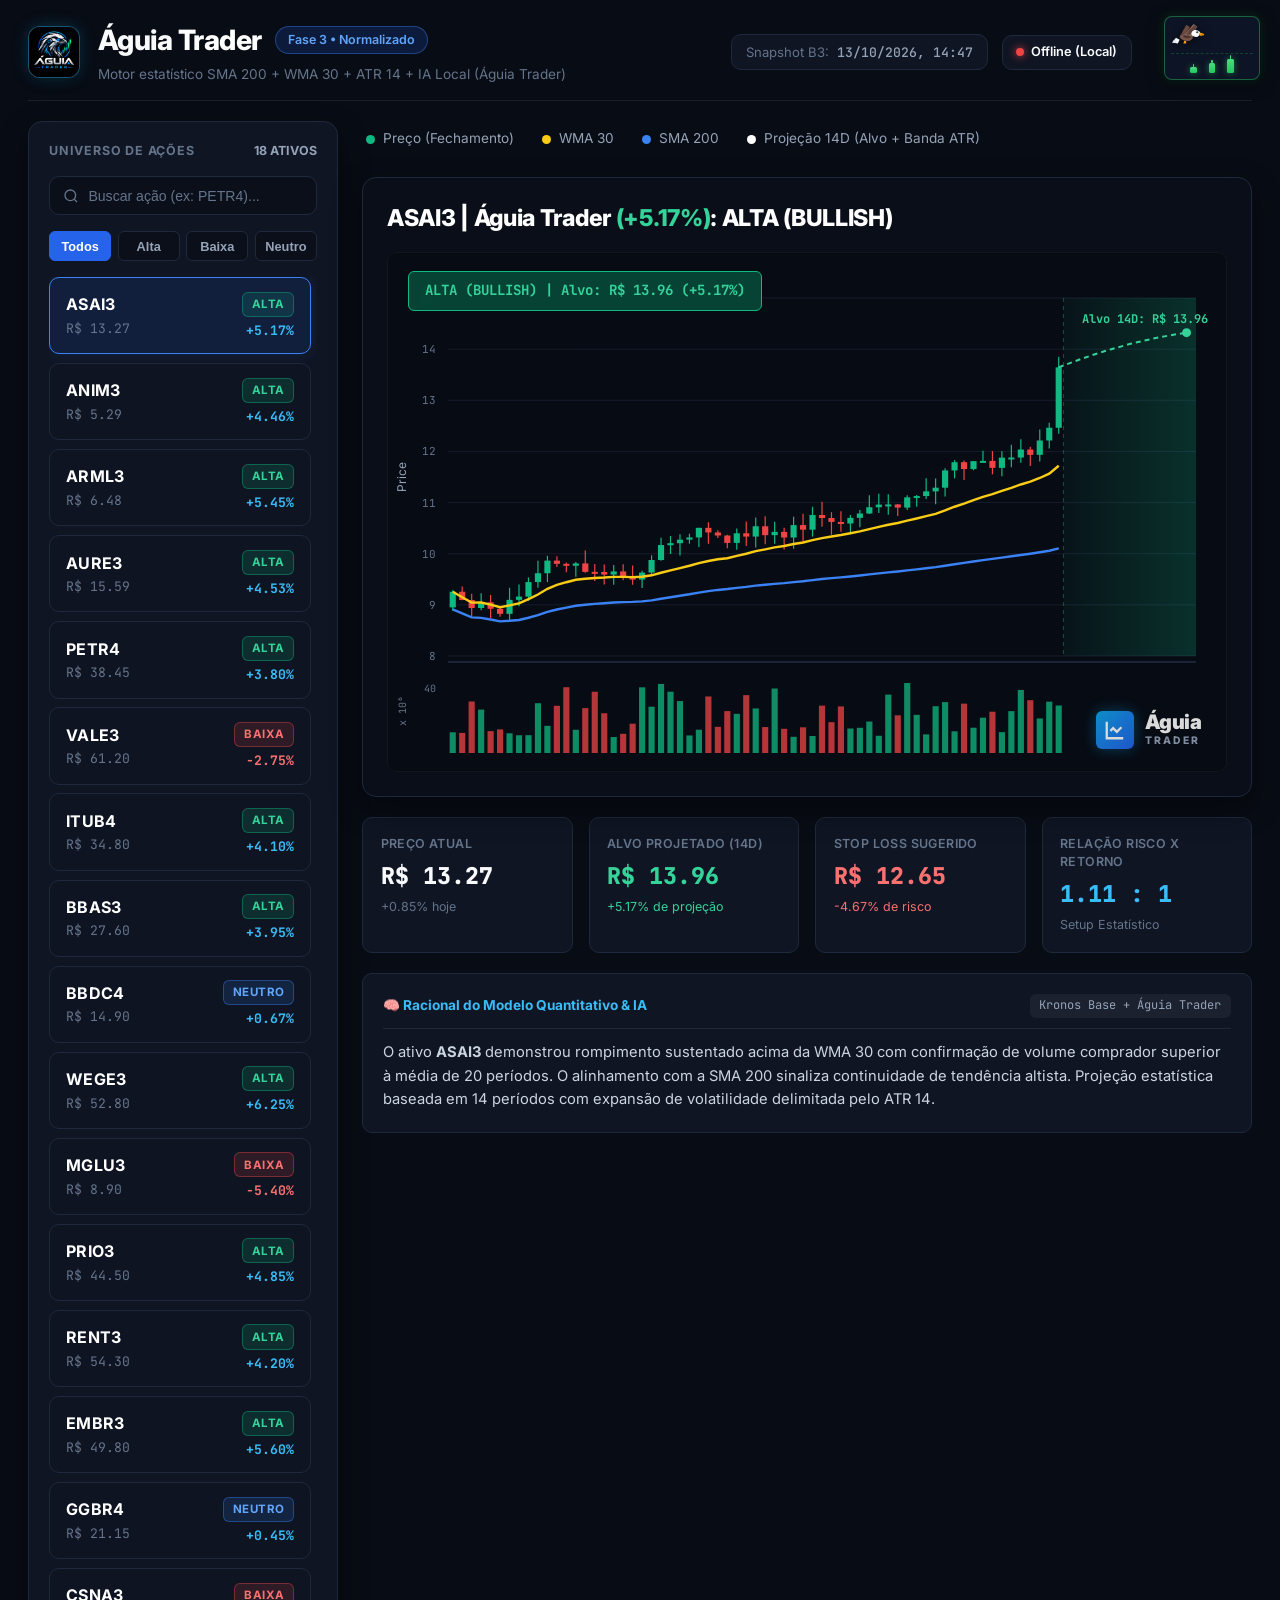
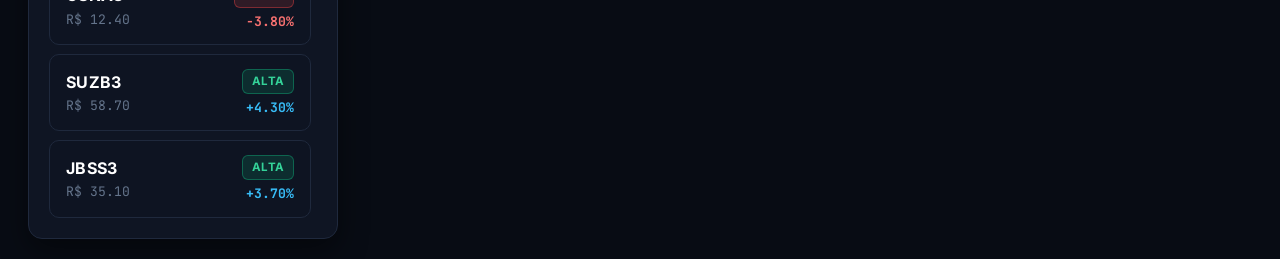
==== index.html @ aecc1f95 "chore: initial baseline commit before restructuring" ====
<!DOCTYPE html>
<html lang="pt-BR">
<head>
    <meta charset="UTF-8">
    <meta name="viewport" content="width=device-width, initial-scale=1.0">
    <title>Águia Trader</title>
    <!-- Google Fonts Inter & JetBrains Mono -->
    <link rel="preconnect" href="https://fonts.googleapis.com">
    <link rel="preconnect" href="https://fonts.gstatic.com" crossorigin>
    <link href="https://fonts.googleapis.com/css2?family=Inter:wght@400;500;600;700;800&family=JetBrains+Mono:wght@400;500;600;700&display=swap" rel="stylesheet">
    <!-- Favicon -->
    <link rel="icon" type="image/png" href="logo.png">
    <!-- Estilos CSS3 -->
    <link rel="stylesheet" href="style.css">
</head>
<body>
    <!-- Componente de Marca: Águia (Estilo Emoji 🦅) Sobrevoando Candles da Esquerda para a Direita -->
    <aside class="eagle-soar-badge" id="eagleSoarBrand" aria-label="Águia Trader - Voo Bullish">
        <!-- Pista de Sobrevoo Horizontal da Águia (Orientada para a Direita) -->
        <div class="eagle-flight-track">
            <div class="eagle-flyer">
                <!-- SVG no Estilo do Emoji 🦅 (Plumagem Marrom, Cabeça Bege/Branca, Bico Dourado Virado para a Direita) -->
                <svg class="eagle-emoji-svg" viewBox="0 0 36 28" fill="none" xmlns="http://www.w3.org/2000/svg">
                    <!-- Penas da cauda traseira -->
                    <path d="M5 16L1 21L7 22L9 18Z" fill="#F8FAFC"/>
                    <path d="M3 18L1 21L5 21.5L6 19Z" fill="#E2E8F0"/>
                    
                    <!-- Asa Esquerda (Traseira) em marrom escuro -->
                    <path d="M10 13L16 2L20 4L16 14Z" fill="#5D4037"/>
                    <path d="M12 10L17 3L19 4.5L14 12Z" fill="#6D4C41"/>
                    
                    <!-- Garras / Patas amarelas dobradas -->
                    <path d="M14 19L13 22L16 22L16 19Z" fill="#F59E0B"/>
                    
                    <!-- Corpo e Ventre em Marrom -->
                    <path d="M9 15C9 13 11 12 14 12L23 13C24 15 23 18 20 19C16 20 11 19 9 15Z" fill="#795548"/>
                    
                    <!-- Asa Direita (Frontal / Principal) com penas abertas -->
                    <path d="M14 13L24 1L28 4L20 16L15 15Z" fill="#8D6E63"/>
                    <path d="M16 11L25 2L27 4L19 14L16 12Z" fill="#6D4C41"/>
                    <path d="M18 9L26 3L27.5 4.5L20 13Z" fill="#5D4037"/>
                    <path d="M13 13C16 13 20 14 22 15C19 17 15 17 13 15Z" fill="#4E342E"/>
                    
                    <!-- Pescoço e Cabeça Branca / Bege característica da Águia (Emoji) -->
                    <path d="M22 13C21 11 22 9 24 8C26 7 29 8 31 10C31 12 30 14 28 15C25 15 23 14 22 13Z" fill="#F8FAFC"/>
                    <path d="M22 13C23 13.5 25 14.5 28 14.5C26 15 23.5 14.5 22 13Z" fill="#E2E8F0"/>
                    
                    <!-- Olho penetrante olhando para a direita -->
                    <circle cx="28" cy="10" r="1.1" fill="#0F172A"/>
                    <circle cx="28.3" cy="9.8" r="0.4" fill="#FFFFFF"/>
                    
                    <!-- Bico adunco dourado/amarelo curvado para a direita -->
                    <path d="M30 10.5C32 10.5 35 11 35.5 12.5C35 13.5 32.5 14 30.5 13.5L30 10.5Z" fill="#F59E0B"/>
                    <path d="M33 12C34.5 12.2 35.5 12.5 35 13.5C33.5 13.5 32 13 31 12.5L33 12Z" fill="#D97706"/>
                </svg>
            </div>
        </div>

        <!-- 3 Mini Candles Verdes de Alta na Base ('Chão' do Gráfico) -->
        <div class="eagle-base-candles" title="Tendência de Alta Bullish">
            <div class="bull-candle candle-step-1">
                <span class="bull-wick"></span>
                <span class="bull-body"></span>
            </div>
            <div class="bull-candle candle-step-2">
                <span class="bull-wick"></span>
                <span class="bull-body"></span>
            </div>
            <div class="bull-candle candle-step-3">
                <span class="bull-wick"></span>
                <span class="bull-body"></span>
            </div>
        </div>
    </aside>

    <div class="dashboard-wrapper">
        <!-- Topo da Aplicação -->
        <header class="top-navbar">
            <div class="navbar-left">
                <div class="brand-logo-container">
                    <img src="logo.png" alt="Logo Águia Trader" class="brand-logo-img">
                </div>
                <div class="brand-text-container">
                    <div class="brand-group">
                        <h1 class="brand-title">Águia <span class="brand-highlight">Trader</span></h1>
                        <span class="badge-phase">Fase 3 &bull; Normalizado</span>
                    </div>
                    <p class="brand-subtitle">Motor estatístico SMA 200 + WMA 30 + ATR 14 + IA Local (Águia Trader)</p>
                </div>
            </div>

            <div class="navbar-right">
                <div class="snapshot-card">
                    <span class="snapshot-label">Snapshot B3:</span>
                    <span class="snapshot-date" id="snapshotTimestamp">13/10/2026, 14:47</span>
                </div>
                <div id="connectionStatus" class="connection-indicator online" title="Status do Backend Python 3.11">
                    <span class="conn-dot"></span>
                    <span class="conn-text" id="connText">Python 3.11</span>
                </div>
            </div>
        </header>

        <!-- Corpo Principal em Duas Colunas -->
        <div class="main-layout">
            <!-- Coluna Esquerda: Universo de Ações & Filtros -->
            <aside class="sidebar-stocks">
                <div class="sidebar-header">
                    <span class="universe-title">UNIVERSO DE AÇÕES</span>
                    <span class="universe-count" id="universeCount">148 ATIVOS</span>
                </div>

                <!-- Campo de Busca -->
                <div class="search-box">
                    <svg class="search-icon" viewBox="0 0 24 24" fill="none" stroke="currentColor" stroke-width="2">
                        <circle cx="11" cy="11" r="8"></circle>
                        <line x1="21" y1="21" x2="16.65" y2="16.65"></line>
                    </svg>
                    <input type="text" id="searchInput" placeholder="Buscar ação (ex: PETR4)..." autocomplete="off">
                </div>

                <!-- Botões de Filtro -->
                <div class="filter-pills">
                    <button class="filter-pill active" data-filter="TODOS">Todos</button>
                    <button class="filter-pill" data-filter="ALTA">Alta</button>
                    <button class="filter-pill" data-filter="BAIXA">Baixa</button>
                    <button class="filter-pill" data-filter="NEUTRO">Neutro</button>
                </div>

                <!-- Lista Rolável de Cards de Ações -->
                <div class="stock-list-container" id="stockListContainer">
                    <!-- Gerado dinamicamente via JavaScript -->
                </div>
            </aside>

            <!-- Coluna Direita: Gráfico & Painel de Análise Quantitativa -->
            <main class="chart-content-area">
                <!-- Barra de Legendas do Gráfico -->
                <div class="chart-legend-bar">
                    <div class="legend-item">
                        <span class="legend-dot dot-green"></span>
                        <span class="legend-label">Preço (Fechamento)</span>
                    </div>
                    <div class="legend-item">
                        <span class="legend-dot dot-yellow"></span>
                        <span class="legend-label">WMA 30</span>
                    </div>
                    <div class="legend-item">
                        <span class="legend-dot dot-blue"></span>
                        <span class="legend-label">SMA 200</span>
                    </div>
                    <div class="legend-item">
                        <span class="legend-dot dot-white"></span>
                        <span class="legend-label">Projeção 14D (Alvo + Banda ATR)</span>
                    </div>
                </div>

                <!-- Card Principal do Gráfico -->
                <section class="chart-main-card">
                    <!-- Título do Ativo Selecionado -->
                    <div class="chart-header">
                        <h2 class="asset-headline" id="chartHeadline">
                            <span id="headlineTicker">ASAI3</span> | Águia Trader 
                            <span id="headlineReturn" class="text-green">(+5.17%)</span>: 
                            <span id="headlineTrend">ALTA (BULLISH)</span>
                        </h2>
                    </div>

                    <!-- Área de Visualização do Gráfico Canvas -->
                    <div class="chart-stage-container">
                        <!-- Banner Flutuante de Alvo e Projeção -->
                        <div class="target-floating-badge badge-bullish" id="floatingTargetBadge">
                            <span id="badgeTrendAction">ALTA (BULLISH)</span> | 
                            Alvo: <span id="badgeTargetPrice">R$ 13.96</span> 
                            (<span id="badgeTargetReturn">+5.17%</span>)
                        </div>

                        <!-- Canvas do Gráfico (Preço + Médias + Projeção + Volume) -->
                        <canvas id="tradingChartCanvas"></canvas>

                        <!-- Marca d'Água Oficial Águia Trader -->
                        <div class="chart-watermark">
                            <div class="watermark-logo-icon">
                                <svg viewBox="0 0 24 24" fill="none" stroke="currentColor" stroke-width="2.5">
                                    <path d="M3 3v18h18"></path>
                                    <path d="M19 9l-5 5-4-4-3 3"></path>
                                </svg>
                            </div>
                            <div class="watermark-text-group">
                                <span class="watermark-title">Águia</span>
                                <span class="watermark-sub">TRADER</span>
                            </div>
                        </div>
                    </div>
                </section>

                <!-- Métricas Quantitativas e Racional do Ativo -->
                <section class="quant-details-grid">
                    <div class="quant-card">
                        <span class="quant-card-label">Preço Atual</span>
                        <span class="quant-card-val" id="metricCurrentPrice">R$ 13.27</span>
                        <span class="quant-card-sub" id="metricPriceDiff">+0.85% hoje</span>
                    </div>

                    <div class="quant-card">
                        <span class="quant-card-label">Alvo Projetado (14D)</span>
                        <span class="quant-card-val text-green" id="metricTargetPrice">R$ 13.96</span>
                        <span class="quant-card-sub text-green" id="metricTargetReturn">+5.17% de projeção</span>
                    </div>

                    <div class="quant-card">
                        <span class="quant-card-label">Stop Loss Sugerido</span>
                        <span class="quant-card-val text-red" id="metricStopLoss">R$ 12.65</span>
                        <span class="quant-card-sub text-red">-4.67% de risco</span>
                    </div>

                    <div class="quant-card">
                        <span class="quant-card-label">Relação Risco x Retorno</span>
                        <span class="quant-card-val text-cyan" id="metricPayoff">1.11 : 1</span>
                        <span class="quant-card-sub">Setup Estatístico</span>
                    </div>
                </section>

                <!-- Racional da IA & Indicadores Técnicos -->
                <section class="reasoning-card">
                    <div class="reasoning-header">
                        <span class="reasoning-tag">🧠 Racional do Modelo Quantitativo & IA</span>
                        <span class="model-tag">Kronos Base + Águia Trader</span>
                    </div>
                    <p class="reasoning-content" id="aiReasoningText">
                        O ativo <strong>ASAI3</strong> demonstrou rompimento sustentado acima da WMA 30 com confirmação de volume comprador superior à média de 20 períodos. O alinhamento com a SMA 200 sinaliza continuidade de tendência altista. Projeção estatística baseada em 14 períodos com expansão de volatilidade delimitada pelo ATR 14.
                    </p>
                </section>
            </main>
        </div>
    </div>

    <!-- Script JavaScript com Motor Gráfico Canvas -->
    <script src="script.js"></script>
</body>
</html>
---- style.css ----
/* ============================================================
   Águia Trader - Dashboard & Trade Ideas Theme
   Fidelidade visual idêntica ao dashboard quantitativo de mercado
   ============================================================ */

:root {
    --bg-main: #080c14;
    --bg-surface: #0f1523;
    --bg-card: #111827;
    --bg-card-selected: rgba(37, 99, 235, 0.12);
    --border-subtle: rgba(255, 255, 255, 0.08);
    --border-card: #1f293d;
    --border-active: #3b82f6;

    --color-green: #10b981;
    --color-green-light: #34d399;
    --color-green-bg: rgba(16, 185, 129, 0.15);
    --color-green-border: rgba(16, 185, 129, 0.4);

    --color-red: #ef4444;
    --color-red-light: #f87171;
    --color-red-bg: rgba(239, 68, 68, 0.15);
    --color-red-border: rgba(239, 68, 68, 0.4);

    --color-yellow: #facc15;
    --color-blue: #3b82f6;
    --color-cyan: #38bdf8;
    --color-white: #ffffff;

    --text-primary: #f8fafc;
    --text-secondary: #94a3b8;
    --text-muted: #64748b;
    --text-dim: #475569;

    --font-sans: 'Inter', -apple-system, BlinkMacSystemFont, "Segoe UI", Roboto, sans-serif;
    --font-mono: 'JetBrains Mono', monospace;

    --radius-sm: 6px;
    --radius-md: 10px;
    --radius-lg: 14px;
    --radius-full: 9999px;
}

* {
    margin: 0;
    padding: 0;
    box-sizing: border-box;
}

body {
    background-color: var(--bg-main);
    color: var(--text-primary);
    font-family: var(--font-sans);
    line-height: 1.45;
    min-height: 100vh;
    overflow-x: hidden;
}

/* Container mestre */
.dashboard-wrapper {
    max-width: 1600px;
    margin: 0 auto;
    padding: 1.25rem 1.75rem;
    display: flex;
    flex-direction: column;
    gap: 1.25rem;
}

/* ============================================================
   Componente de Marca: Águia Emoji 🦅 Voando sobre Candles
   ============================================================ */
.eagle-soar-badge {
    position: fixed;
    top: 16px;
    right: 20px;
    z-index: 1000;
    width: 96px;
    height: 64px;
    background: rgba(15, 23, 42, 0.85);
    border: 1px solid rgba(34, 197, 94, 0.45);
    border-radius: 8px;
    box-shadow: 0 4px 18px rgba(0, 0, 0, 0.45), 0 0 12px rgba(34, 197, 94, 0.18);
    backdrop-filter: blur(10px);
    -webkit-backdrop-filter: blur(10px);
    display: flex;
    flex-direction: column;
    justify-content: space-between;
    padding: 4px 6px 6px 6px;
    overflow: hidden;
    user-select: none;
    transition: transform 0.25s ease, box-shadow 0.25s ease, border-color 0.25s ease;
}

.eagle-soar-badge:hover {
    transform: translateY(-2px);
    border-color: #22c55e;
    box-shadow: 0 6px 22px rgba(0, 0, 0, 0.55), 0 0 18px rgba(34, 197, 94, 0.35);
}

/* Pista de Voo Horizontal */
.eagle-flight-track {
    position: relative;
    width: 100%;
    height: 32px;
    overflow: visible;
}

/* Elemento da Águia com Orientação para a Direita */
.eagle-flyer {
    position: absolute;
    top: 2px;
    left: 0;
    width: 34px;
    height: 26px;
    display: flex;
    align-items: center;
    justify-content: center;
    transform: scaleX(1); /* Garante orientação virada para a direita */
    animation: eagleFlyHorizontal 3.4s ease-in-out infinite;
    will-change: transform, opacity;
}

.eagle-emoji-svg {
    width: 100%;
    height: 100%;
    display: block;
    filter: drop-shadow(0 2px 4px rgba(0, 0, 0, 0.6));
}

/* Animação Contínua da Esquerda para a Direita com Ondulação em Y */
@keyframes eagleFlyHorizontal {
    0% {
        transform: translate(-38px, 4px) rotate(-1deg);
        opacity: 0;
    }
    10% {
        opacity: 1;
        transform: translate(-10px, 0px) rotate(2deg);
    }
    30% {
        transform: translate(16px, -3.5px) rotate(-1.5deg);
    }
    55% {
        transform: translate(44px, 2px) rotate(1.5deg);
    }
    75% {
        transform: translate(68px, -2.5px) rotate(-1deg);
    }
    90% {
        opacity: 1;
        transform: translate(88px, 1px) rotate(0.5deg);
    }
    100% {
        transform: translate(104px, 3px) rotate(0deg);
        opacity: 0;
    }
}

/* Base de 3 Mini Candles Verdes de Alta ('Chão' do Gráfico) */
.eagle-base-candles {
    width: 100%;
    display: flex;
    align-items: flex-end;
    justify-content: center;
    gap: 12px;
    height: 20px;
    position: relative;
    z-index: 1;
    border-top: 1px dashed rgba(34, 197, 94, 0.25);
    padding-top: 2px;
}

.bull-candle {
    position: relative;
    display: flex;
    flex-direction: column;
    align-items: center;
    transform-origin: bottom center;
}

.bull-candle .bull-wick {
    width: 1.5px;
    background: #4ade80;
    border-radius: 1px;
}

.bull-candle .bull-body {
    width: 6.5px;
    background: linear-gradient(180deg, #4ade80 0%, #22c55e 100%);
    border-radius: 1.5px;
    box-shadow: 0 0 6px rgba(34, 197, 94, 0.6);
}

/* Degrau 1 (Primeira vela da alta) */
.candle-step-1 .bull-wick { height: 3px; }
.candle-step-1 .bull-body { height: 6px; }
.candle-step-1 {
    animation: candleStepPulse 2.2s ease-in-out infinite 0s;
}

/* Degrau 2 (Vela intermediária) */
.candle-step-2 .bull-wick { height: 3.5px; }
.candle-step-2 .bull-body { height: 10px; }
.candle-step-2 {
    animation: candleStepPulse 2.2s ease-in-out infinite 0.35s;
}

/* Degrau 3 (Vela maior / Rompimento da máxima) */
.candle-step-3 .bull-wick { height: 4px; }
.candle-step-3 .bull-body { height: 14px; }
.candle-step-3 {
    animation: candleStepPulse 2.2s ease-in-out infinite 0.7s;
}

@keyframes candleStepPulse {
    0%, 100% {
        transform: scaleY(1);
        filter: brightness(1);
    }
    50% {
        transform: scaleY(1.22);
        filter: brightness(1.3) drop-shadow(0 0 6px #22c55e);
    }
}

/* ============================================================
   Cabeçalho Superior
   ============================================================ */
.top-navbar {
    display: flex;
    justify-content: space-between;
    align-items: center;
    padding-bottom: 1rem;
    border-bottom: 1px solid var(--border-subtle);
    flex-wrap: wrap;
    gap: 1rem;
}

.navbar-left {
    display: flex;
    align-items: center;
    gap: 1.1rem;
}

.brand-logo-container {
    display: flex;
    align-items: center;
    justify-content: center;
    flex-shrink: 0;
}

.brand-logo-img {
    width: 52px;
    height: 52px;
    object-fit: cover;
    border-radius: 12px;
    border: 1.5px solid rgba(56, 189, 248, 0.4);
    box-shadow: 0 0 16px rgba(14, 165, 233, 0.25), 0 4px 10px rgba(0, 0, 0, 0.4);
    background: #090e18;
    transition: transform 0.25s ease, box-shadow 0.25s ease, border-color 0.25s ease;
}

.brand-logo-img:hover {
    transform: scale(1.05);
    border-color: rgba(56, 189, 248, 0.8);
    box-shadow: 0 0 24px rgba(14, 165, 233, 0.45), 0 6px 14px rgba(0, 0, 0, 0.5);
}

.brand-text-container {
    display: flex;
    flex-direction: column;
}

.brand-group {
    display: flex;
    align-items: center;
    gap: 0.85rem;
}

.brand-title {
    font-size: 1.75rem;
    font-weight: 800;
    letter-spacing: -0.5px;
    color: var(--text-primary);
}

.brand-title .brand-highlight {
    color: #ffffff;
}

.badge-phase {
    background: rgba(37, 99, 235, 0.18);
    border: 1px solid rgba(59, 130, 246, 0.4);
    color: #60a5fa;
    font-size: 0.78rem;
    font-weight: 600;
    padding: 0.25rem 0.75rem;
    border-radius: var(--radius-full);
}

.brand-subtitle {
    font-size: 0.85rem;
    color: var(--text-muted);
    margin-top: 0.25rem;
}

.navbar-right {
    display: flex;
    align-items: center;
    gap: 0.85rem;
    margin-right: 120px;
}

.snapshot-card {
    background: #0f1523;
    border: 1px solid var(--border-card);
    border-radius: var(--radius-md);
    padding: 0.45rem 0.9rem;
    display: flex;
    align-items: center;
    gap: 0.45rem;
    font-size: 0.82rem;
}

.snapshot-label {
    color: var(--text-muted);
}

.snapshot-date {
    color: var(--text-secondary);
    font-family: var(--font-mono);
    font-weight: 500;
}

.connection-indicator {
    display: flex;
    align-items: center;
    gap: 0.45rem;
    background: #0f1523;
    border: 1px solid var(--border-card);
    border-radius: var(--radius-md);
    padding: 0.45rem 0.85rem;
    font-size: 0.8rem;
    font-weight: 600;
}

.conn-dot {
    width: 8px;
    height: 8px;
    border-radius: 50%;
    background: var(--color-green);
    box-shadow: 0 0 8px var(--color-green);
}

.connection-indicator.offline .conn-dot {
    background: var(--color-red);
    box-shadow: 0 0 8px var(--color-red);
}

/* ============================================================
   Layout Principal em 2 Colunas
   ============================================================ */
.main-layout {
    display: grid;
    grid-template-columns: 310px 1fr;
    gap: 1.5rem;
    align-items: stretch;
}

/* ============================================================
   Coluna Esquerda: Sidebar de Ações
   ============================================================ */
.sidebar-stocks {
    background: var(--bg-surface);
    border: 1px solid var(--border-card);
    border-radius: var(--radius-lg);
    padding: 1.25rem;
    display: flex;
    flex-direction: column;
    gap: 1rem;
    height: 100%;
    box-sizing: border-box;
    box-shadow: 0 12px 30px rgba(0, 0, 0, 0.45);
}

.sidebar-header {
    display: flex;
    justify-content: space-between;
    align-items: center;
}

.universe-title {
    font-size: 0.78rem;
    font-weight: 700;
    letter-spacing: 0.8px;
    color: var(--text-muted);
}

.universe-count {
    font-size: 0.78rem;
    font-weight: 700;
    color: var(--text-secondary);
}

/* Campo de Busca */
.search-box {
    position: relative;
    display: flex;
    align-items: center;
}

.search-icon {
    position: absolute;
    left: 0.85rem;
    width: 16px;
    height: 16px;
    color: var(--text-muted);
    pointer-events: none;
}

.search-box input {
    width: 100%;
    background: #0b0f19;
    border: 1px solid var(--border-card);
    border-radius: var(--radius-md);
    padding: 0.65rem 0.85rem 0.65rem 2.4rem;
    color: var(--text-primary);
    font-size: 0.88rem;
    outline: none;
    transition: border-color 0.2s;
}

.search-box input:focus {
    border-color: var(--color-blue);
}

.search-box input::placeholder {
    color: var(--text-muted);
}

/* Botões de Filtro */
.filter-pills {
    display: flex;
    gap: 0.4rem;
}

.filter-pill {
    flex: 1;
    background: #0b0f19;
    border: 1px solid var(--border-card);
    border-radius: var(--radius-sm);
    color: var(--text-secondary);
    padding: 0.4rem 0;
    font-size: 0.8rem;
    font-weight: 600;
    cursor: pointer;
    transition: all 0.2s;
}

.filter-pill:hover {
    color: var(--text-primary);
    border-color: rgba(255, 255, 255, 0.2);
}

.filter-pill.active {
    background: #2563eb;
    border-color: #2563eb;
    color: #ffffff;
}

/* Lista Rolável de Ações */
.stock-list-container {
    display: flex;
    flex-direction: column;
    gap: 0.55rem;
    overflow-y: auto;
    padding-right: 0.35rem;
    flex: 1;
    min-height: 0;
}

/* Scrollbar estilizada */
.stock-list-container::-webkit-scrollbar {
    width: 5px;
}
.stock-list-container::-webkit-scrollbar-track {
    background: #0b0f19;
}
.stock-list-container::-webkit-scrollbar-thumb {
    background: #232d42;
    border-radius: 4px;
}

/* Card Individual de Ação */
.stock-card-item {
    background: #0e1422;
    border: 1px solid var(--border-card);
    border-radius: var(--radius-md);
    padding: 0.85rem 1rem;
    display: flex;
    justify-content: space-between;
    align-items: center;
    cursor: pointer;
    transition: all 0.2s;
}

.stock-card-item:hover {
    background: #141c2e;
    border-color: rgba(59, 130, 246, 0.4);
}

/* Card Ativo (exatamente como ASAI3 no screenshot) */
.stock-card-item.selected {
    border: 1.5px solid var(--border-active);
    background: var(--bg-card-selected);
    box-shadow: 0 0 15px rgba(59, 130, 246, 0.15);
}

.stock-card-left {
    display: flex;
    flex-direction: column;
    gap: 0.15rem;
}

.stock-ticker {
    font-size: 1rem;
    font-weight: 700;
    color: #ffffff;
    letter-spacing: 0.3px;
}

.stock-price {
    font-size: 0.82rem;
    color: var(--text-muted);
    font-family: var(--font-mono);
}

.stock-card-right {
    display: flex;
    flex-direction: column;
    align-items: flex-end;
    gap: 0.25rem;
}

.trend-badge {
    padding: 0.2rem 0.55rem;
    border-radius: var(--radius-sm);
    font-size: 0.72rem;
    font-weight: 700;
    letter-spacing: 0.5px;
    text-transform: uppercase;
}

.trend-badge.ALTA {
    background: var(--color-green-bg);
    border: 1px solid var(--color-green-border);
    color: var(--color-green-light);
}

.trend-badge.BAIXA {
    background: var(--color-red-bg);
    border: 1px solid var(--color-red-border);
    color: var(--color-red-light);
}

.trend-badge.NEUTRO {
    background: rgba(59, 130, 246, 0.15);
    border: 1px solid rgba(59, 130, 246, 0.4);
    color: #60a5fa;
}

.stock-return {
    font-size: 0.82rem;
    font-weight: 700;
    font-family: var(--font-mono);
}

.stock-return.positive { color: #38bdf8; }
.stock-return.negative { color: var(--color-red-light); }
.stock-return.neutral { color: var(--text-muted); }

/* ============================================================
   Coluna Direita: Área do Gráfico e Análise
   ============================================================ */
.chart-content-area {
    display: flex;
    flex-direction: column;
    gap: 1.25rem;
}

/* Barra de Legendas */
.chart-legend-bar {
    display: flex;
    align-items: center;
    gap: 1.75rem;
    padding: 0.5rem 0.25rem;
    flex-wrap: wrap;
}

.legend-item {
    display: flex;
    align-items: center;
    gap: 0.5rem;
    font-size: 0.85rem;
    color: var(--text-secondary);
}

.legend-dot {
    width: 9px;
    height: 9px;
    border-radius: 50%;
}

.dot-green { background: var(--color-green); }
.dot-yellow { background: var(--color-yellow); }
.dot-blue { background: var(--color-blue); }
.dot-white { background: var(--color-white); }

/* Card Principal do Gráfico */
.chart-main-card {
    background: #090e18;
    border: 1px solid var(--border-card);
    border-radius: var(--radius-lg);
    padding: 1.5rem;
    display: flex;
    flex-direction: column;
    gap: 1rem;
    position: relative;
    box-shadow: 0 12px 30px rgba(0, 0, 0, 0.45);
}

.chart-header {
    display: flex;
    justify-content: space-between;
    align-items: center;
}

.asset-headline {
    font-size: 1.45rem;
    font-weight: 800;
    letter-spacing: -0.3px;
    color: #ffffff;
}

/* Área de Plotagem / Stage do Canvas */
.chart-stage-container {
    position: relative;
    width: 100%;
    height: 520px;
    background: #060911;
    border: 1px solid rgba(255, 255, 255, 0.05);
    border-radius: var(--radius-md);
    overflow: hidden;
}

#tradingChartCanvas {
    width: 100%;
    height: 100%;
    display: block;
}

/* Banner Flutuante de Alvo e Recomendação */
.target-floating-badge {
    position: absolute;
    top: 18px;
    left: 20px;
    z-index: 5;
    padding: 0.55rem 1rem;
    border-radius: var(--radius-sm);
    font-size: 0.88rem;
    font-weight: 700;
    font-family: var(--font-mono);
    backdrop-filter: blur(8px);
}

.target-floating-badge.badge-bullish {
    background: rgba(6, 78, 59, 0.85);
    border: 1.5px solid #10b981;
    color: #34d399;
}

.target-floating-badge.badge-bearish {
    background: rgba(127, 29, 29, 0.85);
    border: 1.5px solid #ef4444;
    color: #f87171;
}

.target-floating-badge.badge-neutral {
    background: rgba(30, 58, 138, 0.85);
    border: 1.5px solid #3b82f6;
    color: #60a5fa;
}

/* Marca d'Água Oficial no Gráfico */
.chart-watermark {
    position: absolute;
    bottom: 22px;
    right: 25px;
    display: flex;
    align-items: center;
    gap: 0.65rem;
    pointer-events: none;
    opacity: 0.85;
    user-select: none;
    z-index: 5;
}

.watermark-logo-icon {
    width: 38px;
    height: 38px;
    background: linear-gradient(135deg, #0ea5e9, #2563eb);
    border-radius: var(--radius-sm);
    display: flex;
    align-items: center;
    justify-content: center;
    color: #ffffff;
    box-shadow: 0 0 15px rgba(14, 165, 233, 0.4);
}

.watermark-logo-icon svg {
    width: 22px;
    height: 22px;
}

.watermark-text-group {
    display: flex;
    flex-direction: column;
}

.watermark-title {
    font-size: 1.25rem;
    font-weight: 900;
    letter-spacing: -0.5px;
    line-height: 1.1;
    color: #ffffff;
}

.watermark-sub {
    font-size: 0.65rem;
    font-weight: 800;
    letter-spacing: 2px;
    color: #94a3b8;
}

/* ============================================================
   Cards de Métricas Quantitativas
   ============================================================ */
.quant-details-grid {
    display: grid;
    grid-template-columns: repeat(auto-fit, minmax(200px, 1fr));
    gap: 1rem;
}

.quant-card {
    background: var(--bg-surface);
    border: 1px solid var(--border-card);
    border-radius: var(--radius-md);
    padding: 1.1rem;
    display: flex;
    flex-direction: column;
    gap: 0.35rem;
}

.quant-card-label {
    font-size: 0.78rem;
    color: var(--text-muted);
    font-weight: 600;
    text-transform: uppercase;
    letter-spacing: 0.4px;
}

.quant-card-val {
    font-size: 1.45rem;
    font-weight: 800;
    font-family: var(--font-mono);
    color: var(--text-primary);
}

.quant-card-sub {
    font-size: 0.78rem;
    color: var(--text-muted);
}

.text-green { color: var(--color-green-light) !important; }
.text-red { color: var(--color-red-light) !important; }
.text-cyan { color: var(--color-cyan) !important; }

/* ============================================================
   Racional da IA
   ============================================================ */
.reasoning-card {
    background: var(--bg-surface);
    border: 1px solid var(--border-card);
    border-radius: var(--radius-md);
    padding: 1.25rem;
    display: flex;
    flex-direction: column;
    gap: 0.75rem;
}

.reasoning-header {
    display: flex;
    justify-content: space-between;
    align-items: center;
    border-bottom: 1px solid var(--border-subtle);
    padding-bottom: 0.65rem;
}

.reasoning-tag {
    font-size: 0.85rem;
    font-weight: 700;
    color: var(--color-cyan);
}

.model-tag {
    font-size: 0.75rem;
    font-family: var(--font-mono);
    background: rgba(255, 255, 255, 0.05);
    padding: 0.2rem 0.6rem;
    border-radius: var(--radius-sm);
    color: var(--text-secondary);
}

.reasoning-content {
    font-size: 0.92rem;
    color: #cbd5e1;
    line-height: 1.6;
}

/* ============================================================
   Responsividade
   ============================================================ */
@media (max-width: 1100px) {
    .main-layout {
        grid-template-columns: 1fr;
    }

    .navbar-right {
        margin-right: 120px;
    }

    .sidebar-stocks {
        height: auto;
        max-height: 520px;
    }

    .stock-list-container {
        max-height: 380px;
    }

    .chart-stage-container {
        height: 440px;
    }
}

@media (max-width: 768px) {
    .navbar-right {
        margin-right: 0;
        margin-top: 0.5rem;
        width: 100%;
        justify-content: flex-start;
    }

    .eagle-soar-badge {
        top: 10px;
        right: 10px;
        width: 84px;
        height: 56px;
        padding: 3px 5px;
    }

    .eagle-flyer {
        width: 28px;
        height: 22px;
    }
}

@media (max-width: 640px) {
    .dashboard-wrapper {
        padding: 1rem 0.75rem;
    }

    .brand-logo-img {
        width: 44px;
        height: 44px;
    }

    .brand-title {
        font-size: 1.35rem;
    }

    .chart-legend-bar {
        gap: 0.75rem;
        font-size: 0.75rem;
    }

    .chart-stage-container {
        height: 380px;
    }
}
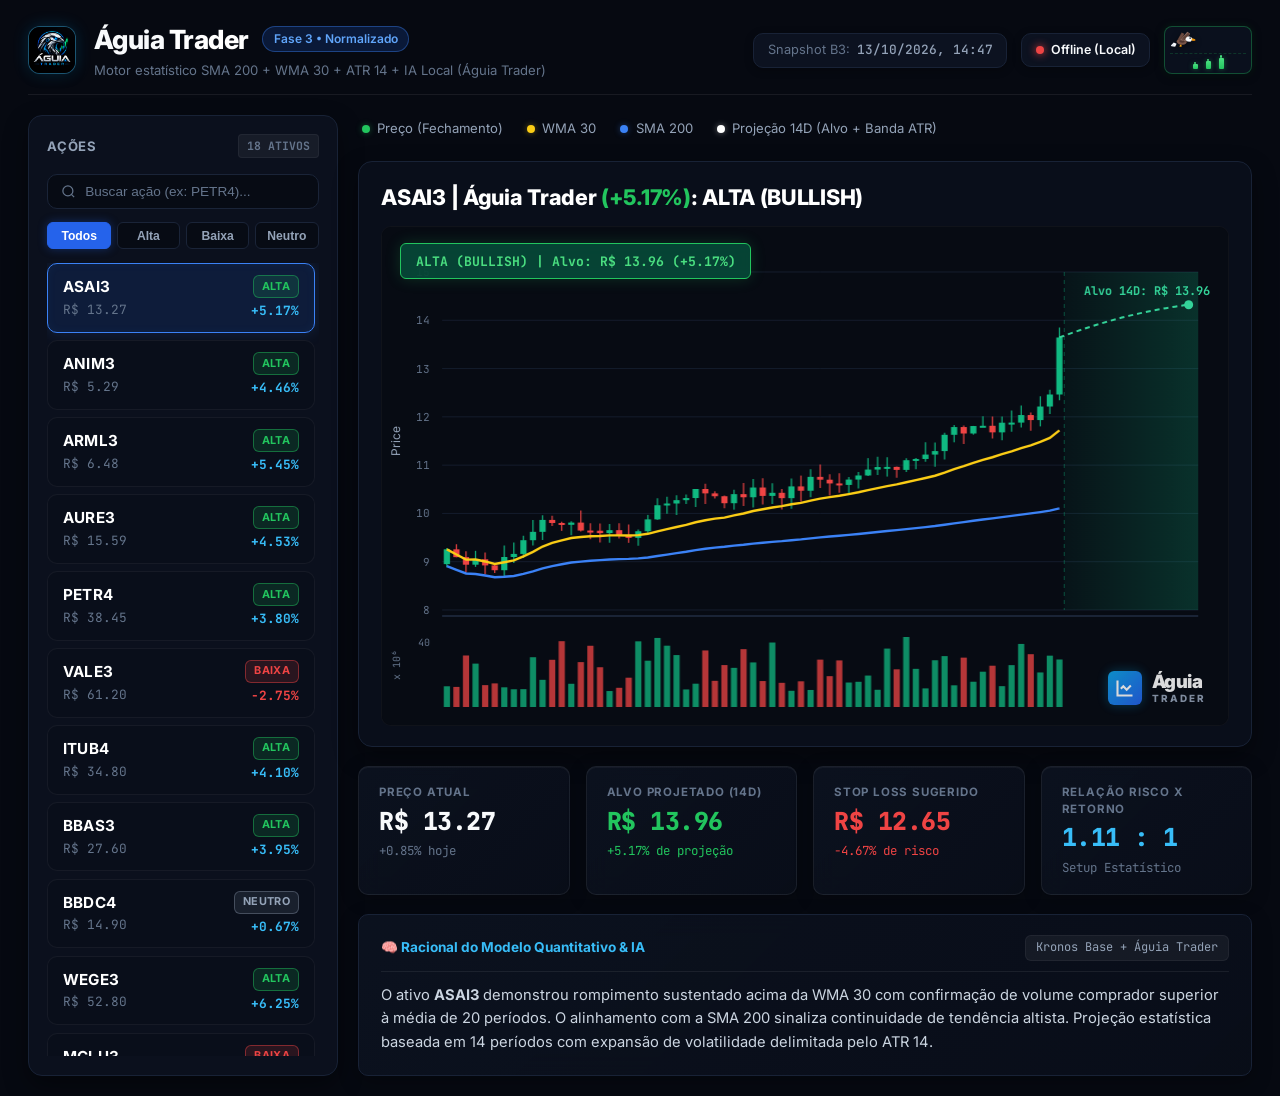
==== commit fddd6aea: "feat(ui): static eagle header integration, aligned sidebar with Ações title, glassmorphic metrics" ====
--- a/index.html
+++ b/index.html
@@ -14,65 +14,6 @@
     <link rel="stylesheet" href="style.css">
 </head>
 <body>
-    <!-- Componente de Marca: Águia (Estilo Emoji 🦅) Sobrevoando Candles da Esquerda para a Direita -->
-    <aside class="eagle-soar-badge" id="eagleSoarBrand" aria-label="Águia Trader - Voo Bullish">
-        <!-- Pista de Sobrevoo Horizontal da Águia (Orientada para a Direita) -->
-        <div class="eagle-flight-track">
-            <div class="eagle-flyer">
-                <!-- SVG no Estilo do Emoji 🦅 (Plumagem Marrom, Cabeça Bege/Branca, Bico Dourado Virado para a Direita) -->
-                <svg class="eagle-emoji-svg" viewBox="0 0 36 28" fill="none" xmlns="http://www.w3.org/2000/svg">
-                    <!-- Penas da cauda traseira -->
-                    <path d="M5 16L1 21L7 22L9 18Z" fill="#F8FAFC"/>
-                    <path d="M3 18L1 21L5 21.5L6 19Z" fill="#E2E8F0"/>
-                    
-                    <!-- Asa Esquerda (Traseira) em marrom escuro -->
-                    <path d="M10 13L16 2L20 4L16 14Z" fill="#5D4037"/>
-                    <path d="M12 10L17 3L19 4.5L14 12Z" fill="#6D4C41"/>
-                    
-                    <!-- Garras / Patas amarelas dobradas -->
-                    <path d="M14 19L13 22L16 22L16 19Z" fill="#F59E0B"/>
-                    
-                    <!-- Corpo e Ventre em Marrom -->
-                    <path d="M9 15C9 13 11 12 14 12L23 13C24 15 23 18 20 19C16 20 11 19 9 15Z" fill="#795548"/>
-                    
-                    <!-- Asa Direita (Frontal / Principal) com penas abertas -->
-                    <path d="M14 13L24 1L28 4L20 16L15 15Z" fill="#8D6E63"/>
-                    <path d="M16 11L25 2L27 4L19 14L16 12Z" fill="#6D4C41"/>
-                    <path d="M18 9L26 3L27.5 4.5L20 13Z" fill="#5D4037"/>
-                    <path d="M13 13C16 13 20 14 22 15C19 17 15 17 13 15Z" fill="#4E342E"/>
-                    
-                    <!-- Pescoço e Cabeça Branca / Bege característica da Águia (Emoji) -->
-                    <path d="M22 13C21 11 22 9 24 8C26 7 29 8 31 10C31 12 30 14 28 15C25 15 23 14 22 13Z" fill="#F8FAFC"/>
-                    <path d="M22 13C23 13.5 25 14.5 28 14.5C26 15 23.5 14.5 22 13Z" fill="#E2E8F0"/>
-                    
-                    <!-- Olho penetrante olhando para a direita -->
-                    <circle cx="28" cy="10" r="1.1" fill="#0F172A"/>
-                    <circle cx="28.3" cy="9.8" r="0.4" fill="#FFFFFF"/>
-                    
-                    <!-- Bico adunco dourado/amarelo curvado para a direita -->
-                    <path d="M30 10.5C32 10.5 35 11 35.5 12.5C35 13.5 32.5 14 30.5 13.5L30 10.5Z" fill="#F59E0B"/>
-                    <path d="M33 12C34.5 12.2 35.5 12.5 35 13.5C33.5 13.5 32 13 31 12.5L33 12Z" fill="#D97706"/>
-                </svg>
-            </div>
-        </div>
-
-        <!-- 3 Mini Candles Verdes de Alta na Base ('Chão' do Gráfico) -->
-        <div class="eagle-base-candles" title="Tendência de Alta Bullish">
-            <div class="bull-candle candle-step-1">
-                <span class="bull-wick"></span>
-                <span class="bull-body"></span>
-            </div>
-            <div class="bull-candle candle-step-2">
-                <span class="bull-wick"></span>
-                <span class="bull-body"></span>
-            </div>
-            <div class="bull-candle candle-step-3">
-                <span class="bull-wick"></span>
-                <span class="bull-body"></span>
-            </div>
-        </div>
-    </aside>
-
     <div class="dashboard-wrapper">
         <!-- Topo da Aplicação -->
         <header class="top-navbar">
@@ -98,16 +39,59 @@
                     <span class="conn-dot"></span>
                     <span class="conn-text" id="connText">Python 3.11</span>
                 </div>
+
+                <!-- Componente de Marca: Águia (Estilo Emoji 🦅) Sobrevoando Candles Integrado no Topo -->
+                <div class="eagle-soar-badge" id="eagleSoarBrand" aria-label="Águia Trader - Voo Bullish" title="Águia Trader - Momentum Bullish">
+                    <div class="eagle-flight-track">
+                        <div class="eagle-flyer">
+                            <!-- SVG no Estilo do Emoji 🦅 -->
+                            <svg class="eagle-emoji-svg" viewBox="0 0 36 28" fill="none" xmlns="http://www.w3.org/2000/svg">
+                                <path d="M5 16L1 21L7 22L9 18Z" fill="#F8FAFC"/>
+                                <path d="M3 18L1 21L5 21.5L6 19Z" fill="#E2E8F0"/>
+                                <path d="M10 13L16 2L20 4L16 14Z" fill="#5D4037"/>
+                                <path d="M12 10L17 3L19 4.5L14 12Z" fill="#6D4C41"/>
+                                <path d="M14 19L13 22L16 22L16 19Z" fill="#F59E0B"/>
+                                <path d="M9 15C9 13 11 12 14 12L23 13C24 15 23 18 20 19C16 20 11 19 9 15Z" fill="#795548"/>
+                                <path d="M14 13L24 1L28 4L20 16L15 15Z" fill="#8D6E63"/>
+                                <path d="M16 11L25 2L27 4L19 14L16 12Z" fill="#6D4C41"/>
+                                <path d="M18 9L26 3L27.5 4.5L20 13Z" fill="#5D4037"/>
+                                <path d="M13 13C16 13 20 14 22 15C19 17 15 17 13 15Z" fill="#4E342E"/>
+                                <path d="M22 13C21 11 22 9 24 8C26 7 29 8 31 10C31 12 30 14 28 15C25 15 23 14 22 13Z" fill="#F8FAFC"/>
+                                <path d="M22 13C23 13.5 25 14.5 28 14.5C26 15 23.5 14.5 22 13Z" fill="#E2E8F0"/>
+                                <circle cx="28" cy="10" r="1.1" fill="#0F172A"/>
+                                <circle cx="28.3" cy="9.8" r="0.4" fill="#FFFFFF"/>
+                                <path d="M30 10.5C32 10.5 35 11 35.5 12.5C35 13.5 32.5 14 30.5 13.5L30 10.5Z" fill="#F59E0B"/>
+                                <path d="M33 12C34.5 12.2 35.5 12.5 35 13.5C33.5 13.5 32 13 31 12.5L33 12Z" fill="#D97706"/>
+                            </svg>
+                        </div>
+                    </div>
+
+                    <!-- 3 Mini Candles Verdes de Alta na Base -->
+                    <div class="eagle-base-candles" title="Tendência de Alta Bullish">
+                        <div class="bull-candle candle-step-1">
+                            <span class="bull-wick"></span>
+                            <span class="bull-body"></span>
+                        </div>
+                        <div class="bull-candle candle-step-2">
+                            <span class="bull-wick"></span>
+                            <span class="bull-body"></span>
+                        </div>
+                        <div class="bull-candle candle-step-3">
+                            <span class="bull-wick"></span>
+                            <span class="bull-body"></span>
+                        </div>
+                    </div>
+                </div>
             </div>
         </header>
 
         <!-- Corpo Principal em Duas Colunas -->
         <div class="main-layout">
-            <!-- Coluna Esquerda: Universo de Ações & Filtros -->
+            <!-- Coluna Esquerda: Ações & Filtros -->
             <aside class="sidebar-stocks">
                 <div class="sidebar-header">
-                    <span class="universe-title">UNIVERSO DE AÇÕES</span>
-                    <span class="universe-count" id="universeCount">148 ATIVOS</span>
+                    <span class="universe-title">Ações</span>
+                    <span class="universe-count" id="universeCount">18 ATIVOS</span>
                 </div>
 
                 <!-- Campo de Busca -->
@@ -196,25 +180,25 @@
 
                 <!-- Métricas Quantitativas e Racional do Ativo -->
                 <section class="quant-details-grid">
-                    <div class="quant-card">
+                    <div class="quant-card card-metric-price">
                         <span class="quant-card-label">Preço Atual</span>
                         <span class="quant-card-val" id="metricCurrentPrice">R$ 13.27</span>
                         <span class="quant-card-sub" id="metricPriceDiff">+0.85% hoje</span>
                     </div>
 
-                    <div class="quant-card">
+                    <div class="quant-card card-metric-target">
                         <span class="quant-card-label">Alvo Projetado (14D)</span>
                         <span class="quant-card-val text-green" id="metricTargetPrice">R$ 13.96</span>
                         <span class="quant-card-sub text-green" id="metricTargetReturn">+5.17% de projeção</span>
                     </div>
 
-                    <div class="quant-card">
+                    <div class="quant-card card-metric-stop">
                         <span class="quant-card-label">Stop Loss Sugerido</span>
                         <span class="quant-card-val text-red" id="metricStopLoss">R$ 12.65</span>
-                        <span class="quant-card-sub text-red">-4.67% de risco</span>
-                    </div>
-
-                    <div class="quant-card">
+                        <span class="quant-card-sub text-red" id="metricStopDiff">-4.67% de risco</span>
+                    </div>
+
+                    <div class="quant-card card-metric-payoff">
                         <span class="quant-card-label">Relação Risco x Retorno</span>
                         <span class="quant-card-val text-cyan" id="metricPayoff">1.11 : 1</span>
                         <span class="quant-card-sub">Setup Estatístico</span>
--- a/style.css
+++ b/style.css
@@ -1,26 +1,26 @@
 /* ============================================================
    Águia Trader - Dashboard & Trade Ideas Theme
-   Fidelidade visual idêntica ao dashboard quantitativo de mercado
+   Estética Dark Mode de Alta Fidelidade para Plataformas Financeiras
    ============================================================ */
 
 :root {
-    --bg-main: #080c14;
-    --bg-surface: #0f1523;
-    --bg-card: #111827;
-    --bg-card-selected: rgba(37, 99, 235, 0.12);
-    --border-subtle: rgba(255, 255, 255, 0.08);
-    --border-card: #1f293d;
+    --bg-main: #060911;
+    --bg-surface: #0b101d;
+    --bg-card: #0f172a;
+    --bg-card-selected: rgba(37, 99, 235, 0.14);
+    --border-subtle: rgba(255, 255, 255, 0.07);
+    --border-card: #182236;
     --border-active: #3b82f6;
 
-    --color-green: #10b981;
-    --color-green-light: #34d399;
-    --color-green-bg: rgba(16, 185, 129, 0.15);
-    --color-green-border: rgba(16, 185, 129, 0.4);
+    --color-green: #22c55e;
+    --color-green-light: #4ade80;
+    --color-green-bg: rgba(34, 197, 94, 0.14);
+    --color-green-border: rgba(34, 197, 94, 0.45);
 
     --color-red: #ef4444;
     --color-red-light: #f87171;
-    --color-red-bg: rgba(239, 68, 68, 0.15);
-    --color-red-border: rgba(239, 68, 68, 0.4);
+    --color-red-bg: rgba(239, 68, 68, 0.14);
+    --color-red-border: rgba(239, 68, 68, 0.45);
 
     --color-yellow: #facc15;
     --color-blue: #3b82f6;
@@ -56,181 +56,26 @@
     overflow-x: hidden;
 }
 
-/* Container mestre */
+/* Container Mestre */
 .dashboard-wrapper {
-    max-width: 1600px;
+    max-width: 1680px;
     margin: 0 auto;
     padding: 1.25rem 1.75rem;
+    min-height: 100vh;
     display: flex;
     flex-direction: column;
     gap: 1.25rem;
+    box-sizing: border-box;
 }
 
 /* ============================================================
-   Componente de Marca: Águia Emoji 🦅 Voando sobre Candles
-   ============================================================ */
-.eagle-soar-badge {
-    position: fixed;
-    top: 16px;
-    right: 20px;
-    z-index: 1000;
-    width: 96px;
-    height: 64px;
-    background: rgba(15, 23, 42, 0.85);
-    border: 1px solid rgba(34, 197, 94, 0.45);
-    border-radius: 8px;
-    box-shadow: 0 4px 18px rgba(0, 0, 0, 0.45), 0 0 12px rgba(34, 197, 94, 0.18);
-    backdrop-filter: blur(10px);
-    -webkit-backdrop-filter: blur(10px);
-    display: flex;
-    flex-direction: column;
-    justify-content: space-between;
-    padding: 4px 6px 6px 6px;
-    overflow: hidden;
-    user-select: none;
-    transition: transform 0.25s ease, box-shadow 0.25s ease, border-color 0.25s ease;
-}
-
-.eagle-soar-badge:hover {
-    transform: translateY(-2px);
-    border-color: #22c55e;
-    box-shadow: 0 6px 22px rgba(0, 0, 0, 0.55), 0 0 18px rgba(34, 197, 94, 0.35);
-}
-
-/* Pista de Voo Horizontal */
-.eagle-flight-track {
-    position: relative;
-    width: 100%;
-    height: 32px;
-    overflow: visible;
-}
-
-/* Elemento da Águia com Orientação para a Direita */
-.eagle-flyer {
-    position: absolute;
-    top: 2px;
-    left: 0;
-    width: 34px;
-    height: 26px;
-    display: flex;
-    align-items: center;
-    justify-content: center;
-    transform: scaleX(1); /* Garante orientação virada para a direita */
-    animation: eagleFlyHorizontal 3.4s ease-in-out infinite;
-    will-change: transform, opacity;
-}
-
-.eagle-emoji-svg {
-    width: 100%;
-    height: 100%;
-    display: block;
-    filter: drop-shadow(0 2px 4px rgba(0, 0, 0, 0.6));
-}
-
-/* Animação Contínua da Esquerda para a Direita com Ondulação em Y */
-@keyframes eagleFlyHorizontal {
-    0% {
-        transform: translate(-38px, 4px) rotate(-1deg);
-        opacity: 0;
-    }
-    10% {
-        opacity: 1;
-        transform: translate(-10px, 0px) rotate(2deg);
-    }
-    30% {
-        transform: translate(16px, -3.5px) rotate(-1.5deg);
-    }
-    55% {
-        transform: translate(44px, 2px) rotate(1.5deg);
-    }
-    75% {
-        transform: translate(68px, -2.5px) rotate(-1deg);
-    }
-    90% {
-        opacity: 1;
-        transform: translate(88px, 1px) rotate(0.5deg);
-    }
-    100% {
-        transform: translate(104px, 3px) rotate(0deg);
-        opacity: 0;
-    }
-}
-
-/* Base de 3 Mini Candles Verdes de Alta ('Chão' do Gráfico) */
-.eagle-base-candles {
-    width: 100%;
-    display: flex;
-    align-items: flex-end;
-    justify-content: center;
-    gap: 12px;
-    height: 20px;
-    position: relative;
-    z-index: 1;
-    border-top: 1px dashed rgba(34, 197, 94, 0.25);
-    padding-top: 2px;
-}
-
-.bull-candle {
-    position: relative;
-    display: flex;
-    flex-direction: column;
-    align-items: center;
-    transform-origin: bottom center;
-}
-
-.bull-candle .bull-wick {
-    width: 1.5px;
-    background: #4ade80;
-    border-radius: 1px;
-}
-
-.bull-candle .bull-body {
-    width: 6.5px;
-    background: linear-gradient(180deg, #4ade80 0%, #22c55e 100%);
-    border-radius: 1.5px;
-    box-shadow: 0 0 6px rgba(34, 197, 94, 0.6);
-}
-
-/* Degrau 1 (Primeira vela da alta) */
-.candle-step-1 .bull-wick { height: 3px; }
-.candle-step-1 .bull-body { height: 6px; }
-.candle-step-1 {
-    animation: candleStepPulse 2.2s ease-in-out infinite 0s;
-}
-
-/* Degrau 2 (Vela intermediária) */
-.candle-step-2 .bull-wick { height: 3.5px; }
-.candle-step-2 .bull-body { height: 10px; }
-.candle-step-2 {
-    animation: candleStepPulse 2.2s ease-in-out infinite 0.35s;
-}
-
-/* Degrau 3 (Vela maior / Rompimento da máxima) */
-.candle-step-3 .bull-wick { height: 4px; }
-.candle-step-3 .bull-body { height: 14px; }
-.candle-step-3 {
-    animation: candleStepPulse 2.2s ease-in-out infinite 0.7s;
-}
-
-@keyframes candleStepPulse {
-    0%, 100% {
-        transform: scaleY(1);
-        filter: brightness(1);
-    }
-    50% {
-        transform: scaleY(1.22);
-        filter: brightness(1.3) drop-shadow(0 0 6px #22c55e);
-    }
-}
-
-/* ============================================================
-   Cabeçalho Superior
+   Cabeçalho Superior Integrado
    ============================================================ */
 .top-navbar {
     display: flex;
     justify-content: space-between;
     align-items: center;
-    padding-bottom: 1rem;
+    padding-bottom: 0.85rem;
     border-bottom: 1px solid var(--border-subtle);
     flex-wrap: wrap;
     gap: 1rem;
@@ -250,12 +95,12 @@
 }
 
 .brand-logo-img {
-    width: 52px;
-    height: 52px;
+    width: 48px;
+    height: 48px;
     object-fit: cover;
     border-radius: 12px;
     border: 1.5px solid rgba(56, 189, 248, 0.4);
-    box-shadow: 0 0 16px rgba(14, 165, 233, 0.25), 0 4px 10px rgba(0, 0, 0, 0.4);
+    box-shadow: 0 0 16px rgba(14, 165, 233, 0.2), 0 4px 10px rgba(0, 0, 0, 0.4);
     background: #090e18;
     transition: transform 0.25s ease, box-shadow 0.25s ease, border-color 0.25s ease;
 }
@@ -263,7 +108,7 @@
 .brand-logo-img:hover {
     transform: scale(1.05);
     border-color: rgba(56, 189, 248, 0.8);
-    box-shadow: 0 0 24px rgba(14, 165, 233, 0.45), 0 6px 14px rgba(0, 0, 0, 0.5);
+    box-shadow: 0 0 24px rgba(14, 165, 233, 0.4), 0 6px 14px rgba(0, 0, 0, 0.5);
 }
 
 .brand-text-container {
@@ -278,7 +123,7 @@
 }
 
 .brand-title {
-    font-size: 1.75rem;
+    font-size: 1.65rem;
     font-weight: 800;
     letter-spacing: -0.5px;
     color: var(--text-primary);
@@ -292,34 +137,35 @@
     background: rgba(37, 99, 235, 0.18);
     border: 1px solid rgba(59, 130, 246, 0.4);
     color: #60a5fa;
-    font-size: 0.78rem;
+    font-size: 0.75rem;
     font-weight: 600;
-    padding: 0.25rem 0.75rem;
+    padding: 0.2rem 0.65rem;
     border-radius: var(--radius-full);
 }
 
 .brand-subtitle {
-    font-size: 0.85rem;
+    font-size: 0.82rem;
     color: var(--text-muted);
-    margin-top: 0.25rem;
+    margin-top: 0.2rem;
 }
 
 .navbar-right {
     display: flex;
     align-items: center;
     gap: 0.85rem;
-    margin-right: 120px;
+    margin-right: 0;
 }
 
 .snapshot-card {
-    background: #0f1523;
+    background: #0c1220;
     border: 1px solid var(--border-card);
     border-radius: var(--radius-md);
-    padding: 0.45rem 0.9rem;
+    padding: 0.45rem 0.85rem;
     display: flex;
     align-items: center;
     gap: 0.45rem;
-    font-size: 0.82rem;
+    font-size: 0.8rem;
+    box-shadow: 0 2px 8px rgba(0, 0, 0, 0.3);
 }
 
 .snapshot-label {
@@ -336,12 +182,19 @@
     display: flex;
     align-items: center;
     gap: 0.45rem;
-    background: #0f1523;
+    background: #0c1220;
     border: 1px solid var(--border-card);
     border-radius: var(--radius-md);
     padding: 0.45rem 0.85rem;
-    font-size: 0.8rem;
+    font-size: 0.78rem;
     font-weight: 600;
+    box-shadow: 0 2px 8px rgba(0, 0, 0, 0.3);
+    cursor: pointer;
+    transition: border-color 0.2s ease;
+}
+
+.connection-indicator:hover {
+    border-color: rgba(255, 255, 255, 0.2);
 }
 
 .conn-dot {
@@ -358,13 +211,163 @@
 }
 
 /* ============================================================
-   Layout Principal em 2 Colunas
+   Componente de Marca: Águia (Estilo Emoji 🦅) Sobrevoando Candles
+   Integrado Estaticamente no Cabeçalho (Sem sobreposição fixed)
+   ============================================================ */
+.eagle-soar-badge {
+    position: relative;
+    width: 88px;
+    height: 48px;
+    background: rgba(12, 18, 32, 0.9);
+    border: 1px solid rgba(34, 197, 94, 0.35);
+    border-radius: 8px;
+    box-shadow: 0 2px 10px rgba(0, 0, 0, 0.4), 0 0 8px rgba(34, 197, 94, 0.12);
+    backdrop-filter: blur(8px);
+    -webkit-backdrop-filter: blur(8px);
+    display: flex;
+    flex-direction: column;
+    justify-content: space-between;
+    padding: 3px 5px 4px 5px;
+    overflow: hidden; /* Corta rigorosamente animações dentro do card */
+    user-select: none;
+    flex-shrink: 0;
+    transition: transform 0.2s ease, box-shadow 0.2s ease, border-color 0.2s ease;
+}
+
+.eagle-soar-badge:hover {
+    transform: translateY(-1px);
+    border-color: #22c55e;
+    box-shadow: 0 4px 14px rgba(0, 0, 0, 0.5), 0 0 14px rgba(34, 197, 94, 0.25);
+}
+
+/* Pista de Voo Horizontal Contida */
+.eagle-flight-track {
+    position: relative;
+    width: 100%;
+    height: 24px;
+    overflow: hidden; /* Contenção absoluta sem vazamento */
+}
+
+/* Elemento da Águia com Orientação para a Direita */
+.eagle-flyer {
+    position: absolute;
+    top: 1px;
+    left: 0;
+    width: 26px;
+    height: 20px;
+    display: flex;
+    align-items: center;
+    justify-content: center;
+    animation: eagleFlyHorizontal 3.2s ease-in-out infinite;
+    will-change: transform, opacity;
+}
+
+.eagle-emoji-svg {
+    width: 100%;
+    height: 100%;
+    display: block;
+    filter: drop-shadow(0 2px 3px rgba(0, 0, 0, 0.6));
+}
+
+/* Animação Contínua Restrita aos Limites do Card (88px) */
+@keyframes eagleFlyHorizontal {
+    0% {
+        transform: translate(-30px, 3px) rotate(-1deg);
+        opacity: 0;
+    }
+    10% {
+        opacity: 1;
+        transform: translate(-10px, 0px) rotate(2deg);
+    }
+    30% {
+        transform: translate(14px, -2.5px) rotate(-1.5deg);
+    }
+    55% {
+        transform: translate(38px, 1.5px) rotate(1.5deg);
+    }
+    75% {
+        transform: translate(58px, -2px) rotate(-1deg);
+    }
+    90% {
+        opacity: 1;
+        transform: translate(74px, 1px) rotate(0.5deg);
+    }
+    100% {
+        transform: translate(92px, 2px) rotate(0deg);
+        opacity: 0;
+    }
+}
+
+/* Base de 3 Mini Candles Verdes de Alta ('Chão' do Gráfico) */
+.eagle-base-candles {
+    width: 100%;
+    display: flex;
+    align-items: flex-end;
+    justify-content: center;
+    gap: 8px;
+    height: 16px;
+    position: relative;
+    z-index: 1;
+    border-top: 1px dashed rgba(34, 197, 94, 0.2);
+    padding-top: 1px;
+}
+
+.bull-candle {
+    position: relative;
+    display: flex;
+    flex-direction: column;
+    align-items: center;
+    transform-origin: bottom center;
+}
+
+.bull-candle .bull-wick {
+    width: 1.5px;
+    background: #4ade80;
+    border-radius: 1px;
+}
+
+.bull-candle .bull-body {
+    width: 5px;
+    background: linear-gradient(180deg, #4ade80 0%, #22c55e 100%);
+    border-radius: 1px;
+    box-shadow: 0 0 5px rgba(34, 197, 94, 0.5);
+}
+
+/* Degrau 1 */
+.candle-step-1 .bull-wick { height: 2px; }
+.candle-step-1 .bull-body { height: 5px; }
+.candle-step-1 { animation: candleStepPulse 2.2s ease-in-out infinite 0s; }
+
+/* Degrau 2 */
+.candle-step-2 .bull-wick { height: 2.5px; }
+.candle-step-2 .bull-body { height: 8px; }
+.candle-step-2 { animation: candleStepPulse 2.2s ease-in-out infinite 0.35s; }
+
+/* Degrau 3 */
+.candle-step-3 .bull-wick { height: 3px; }
+.candle-step-3 .bull-body { height: 11px; }
+.candle-step-3 { animation: candleStepPulse 2.2s ease-in-out infinite 0.7s; }
+
+@keyframes candleStepPulse {
+    0%, 100% {
+        transform: scaleY(1);
+        filter: brightness(1);
+    }
+    50% {
+        transform: scaleY(1.18);
+        filter: brightness(1.25) drop-shadow(0 0 5px #22c55e);
+    }
+}
+
+/* ============================================================
+   Layout Principal em 2 Colunas Simétricas
    ============================================================ */
 .main-layout {
     display: grid;
     grid-template-columns: 310px 1fr;
-    gap: 1.5rem;
-    align-items: stretch;
+    gap: 1.25rem;
+    align-items: stretch; /* Ambos os lados terminam exatamente no mesmo nível inferior */
+    flex: 1;
 }
 
 /* ============================================================
@@ -374,32 +377,40 @@
     background: var(--bg-surface);
     border: 1px solid var(--border-card);
     border-radius: var(--radius-lg);
-    padding: 1.25rem;
-    display: flex;
-    flex-direction: column;
-    gap: 1rem;
+    padding: 1.15rem;
+    display: flex;
+    flex-direction: column;
+    gap: 0.85rem;
     height: 100%;
     box-sizing: border-box;
-    box-shadow: 0 12px 30px rgba(0, 0, 0, 0.45);
+    box-shadow: 0 10px 25px rgba(0, 0, 0, 0.4);
+    min-height: 0; /* Permite scroll vertical correto em flex child */
 }
 
 .sidebar-header {
     display: flex;
     justify-content: space-between;
     align-items: center;
+    padding-bottom: 0.15rem;
 }
 
 .universe-title {
-    font-size: 0.78rem;
+    font-size: 0.82rem;
     font-weight: 700;
-    letter-spacing: 0.8px;
+    letter-spacing: 0.6px;
+    color: var(--text-secondary);
+    text-transform: uppercase;
+}
+
+.universe-count {
+    font-size: 0.72rem;
+    font-weight: 700;
+    font-family: var(--font-mono);
     color: var(--text-muted);
-}
-
-.universe-count {
-    font-size: 0.78rem;
-    font-weight: 700;
-    color: var(--text-secondary);
+    background: rgba(255, 255, 255, 0.05);
+    padding: 0.15rem 0.5rem;
+    border-radius: 4px;
+    border: 1px solid rgba(255, 255, 255, 0.05);
 }
 
 /* Campo de Busca */
@@ -412,26 +423,27 @@
 .search-icon {
     position: absolute;
     left: 0.85rem;
-    width: 16px;
-    height: 16px;
+    width: 15px;
+    height: 15px;
     color: var(--text-muted);
     pointer-events: none;
 }
 
 .search-box input {
     width: 100%;
-    background: #0b0f19;
-    border: 1px solid var(--border-card);
+    background: #070b14;
+    border: 1px solid #1a2438;
     border-radius: var(--radius-md);
-    padding: 0.65rem 0.85rem 0.65rem 2.4rem;
+    padding: 0.55rem 0.85rem 0.55rem 2.3rem;
     color: var(--text-primary);
-    font-size: 0.88rem;
+    font-size: 0.85rem;
     outline: none;
-    transition: border-color 0.2s;
+    transition: border-color 0.2s, box-shadow 0.2s;
 }
 
 .search-box input:focus {
     border-color: var(--color-blue);
+    box-shadow: 0 0 12px rgba(59, 130, 246, 0.2);
 }
 
 .search-box input::placeholder {
@@ -441,17 +453,17 @@
 /* Botões de Filtro */
 .filter-pills {
     display: flex;
-    gap: 0.4rem;
+    gap: 0.35rem;
 }
 
 .filter-pill {
     flex: 1;
-    background: #0b0f19;
-    border: 1px solid var(--border-card);
+    background: #070b14;
+    border: 1px solid #1a2438;
     border-radius: var(--radius-sm);
     color: var(--text-secondary);
-    padding: 0.4rem 0;
-    font-size: 0.8rem;
+    padding: 0.35rem 0;
+    font-size: 0.76rem;
     font-weight: 600;
     cursor: pointer;
     transition: all 0.2s;
@@ -466,16 +478,17 @@
     background: #2563eb;
     border-color: #2563eb;
     color: #ffffff;
+    box-shadow: 0 0 10px rgba(37, 99, 235, 0.35);
 }
 
 /* Lista Rolável de Ações */
 .stock-list-container {
     display: flex;
     flex-direction: column;
-    gap: 0.55rem;
+    gap: 0.45rem;
     overflow-y: auto;
-    padding-right: 0.35rem;
-    flex: 1;
+    padding-right: 0.25rem;
+    flex: 1 1 0; /* Preenche exatamente a altura até a borda inferior */
     min-height: 0;
 }
 
@@ -484,36 +497,39 @@
     width: 5px;
 }
 .stock-list-container::-webkit-scrollbar-track {
-    background: #0b0f19;
+    background: #070b14;
 }
 .stock-list-container::-webkit-scrollbar-thumb {
-    background: #232d42;
+    background: #1f2a3f;
     border-radius: 4px;
+}
+.stock-list-container::-webkit-scrollbar-thumb:hover {
+    background: #2d3d5b;
 }
 
 /* Card Individual de Ação */
 .stock-card-item {
-    background: #0e1422;
-    border: 1px solid var(--border-card);
+    background: #090e1a;
+    border: 1px solid rgba(255, 255, 255, 0.05);
     border-radius: var(--radius-md);
-    padding: 0.85rem 1rem;
+    padding: 0.7rem 0.9rem;
     display: flex;
     justify-content: space-between;
     align-items: center;
     cursor: pointer;
-    transition: all 0.2s;
+    transition: transform 0.18s ease, background 0.18s ease, border-color 0.18s ease;
 }
 
 .stock-card-item:hover {
-    background: #141c2e;
-    border-color: rgba(59, 130, 246, 0.4);
-}
-
-/* Card Ativo (exatamente como ASAI3 no screenshot) */
+    background: #10182c;
+    border-color: rgba(59, 130, 246, 0.35);
+    transform: translateX(2px);
+}
+
 .stock-card-item.selected {
     border: 1.5px solid var(--border-active);
     background: var(--bg-card-selected);
-    box-shadow: 0 0 15px rgba(59, 130, 246, 0.15);
+    box-shadow: 0 0 16px rgba(59, 130, 246, 0.18), inset 0 0 10px rgba(59, 130, 246, 0.06);
 }
 
 .stock-card-left {
@@ -523,14 +539,14 @@
 }
 
 .stock-ticker {
-    font-size: 1rem;
+    font-size: 0.95rem;
     font-weight: 700;
     color: #ffffff;
     letter-spacing: 0.3px;
 }
 
 .stock-price {
-    font-size: 0.82rem;
+    font-size: 0.8rem;
     color: var(--text-muted);
     font-family: var(--font-mono);
 }
@@ -543,90 +559,91 @@
 }
 
 .trend-badge {
-    padding: 0.2rem 0.55rem;
+    padding: 0.16rem 0.5rem;
     border-radius: var(--radius-sm);
-    font-size: 0.72rem;
+    font-size: 0.68rem;
     font-weight: 700;
-    letter-spacing: 0.5px;
+    letter-spacing: 0.4px;
     text-transform: uppercase;
 }
 
 .trend-badge.ALTA {
     background: var(--color-green-bg);
     border: 1px solid var(--color-green-border);
-    color: var(--color-green-light);
+    color: var(--color-green);
 }
 
 .trend-badge.BAIXA {
     background: var(--color-red-bg);
     border: 1px solid var(--color-red-border);
-    color: var(--color-red-light);
+    color: var(--color-red);
 }
 
 .trend-badge.NEUTRO {
-    background: rgba(59, 130, 246, 0.15);
-    border: 1px solid rgba(59, 130, 246, 0.4);
-    color: #60a5fa;
+    background: rgba(148, 163, 184, 0.12);
+    border: 1px solid rgba(148, 163, 184, 0.35);
+    color: var(--text-secondary);
 }
 
 .stock-return {
-    font-size: 0.82rem;
+    font-size: 0.8rem;
     font-weight: 700;
     font-family: var(--font-mono);
 }
 
-.stock-return.positive { color: #38bdf8; }
-.stock-return.negative { color: var(--color-red-light); }
+.stock-return.positive { color: var(--color-cyan); }
+.stock-return.negative { color: var(--color-red); }
 .stock-return.neutral { color: var(--text-muted); }
 
 /* ============================================================
-   Coluna Direita: Área do Gráfico e Análise
+   Coluna Direita: Área do Gráfico e Análise Quantitativa
    ============================================================ */
 .chart-content-area {
     display: flex;
     flex-direction: column;
-    gap: 1.25rem;
+    gap: 1.15rem;
+    min-height: 0;
 }
 
 /* Barra de Legendas */
 .chart-legend-bar {
     display: flex;
     align-items: center;
-    gap: 1.75rem;
-    padding: 0.5rem 0.25rem;
+    gap: 1.5rem;
+    padding: 0.25rem 0.25rem;
     flex-wrap: wrap;
 }
 
 .legend-item {
     display: flex;
     align-items: center;
-    gap: 0.5rem;
-    font-size: 0.85rem;
+    gap: 0.45rem;
+    font-size: 0.82rem;
     color: var(--text-secondary);
 }
 
 .legend-dot {
-    width: 9px;
-    height: 9px;
+    width: 8px;
+    height: 8px;
     border-radius: 50%;
 }
 
-.dot-green { background: var(--color-green); }
-.dot-yellow { background: var(--color-yellow); }
-.dot-blue { background: var(--color-blue); }
-.dot-white { background: var(--color-white); }
+.dot-green { background: var(--color-green); box-shadow: 0 0 6px rgba(34, 197, 94, 0.4); }
+.dot-yellow { background: var(--color-yellow); box-shadow: 0 0 6px rgba(250, 204, 21, 0.4); }
+.dot-blue { background: var(--color-blue); box-shadow: 0 0 6px rgba(59, 130, 246, 0.4); }
+.dot-white { background: var(--color-white); box-shadow: 0 0 6px rgba(255, 255, 255, 0.4); }
 
 /* Card Principal do Gráfico */
 .chart-main-card {
-    background: #090e18;
+    background: #090e1a;
     border: 1px solid var(--border-card);
     border-radius: var(--radius-lg);
-    padding: 1.5rem;
-    display: flex;
-    flex-direction: column;
-    gap: 1rem;
+    padding: 1.25rem 1.4rem;
+    display: flex;
+    flex-direction: column;
+    gap: 0.85rem;
     position: relative;
-    box-shadow: 0 12px 30px rgba(0, 0, 0, 0.45);
+    box-shadow: 0 10px 25px rgba(0, 0, 0, 0.4);
 }
 
 .chart-header {
@@ -636,7 +653,7 @@
 }
 
 .asset-headline {
-    font-size: 1.45rem;
+    font-size: 1.35rem;
     font-weight: 800;
     letter-spacing: -0.3px;
     color: #ffffff;
@@ -646,9 +663,9 @@
 .chart-stage-container {
     position: relative;
     width: 100%;
-    height: 520px;
+    height: 500px;
     background: #060911;
-    border: 1px solid rgba(255, 255, 255, 0.05);
+    border: 1px solid rgba(255, 255, 255, 0.04);
     border-radius: var(--radius-md);
     overflow: hidden;
 }
@@ -662,43 +679,47 @@
 /* Banner Flutuante de Alvo e Recomendação */
 .target-floating-badge {
     position: absolute;
-    top: 18px;
-    left: 20px;
+    top: 16px;
+    left: 18px;
     z-index: 5;
-    padding: 0.55rem 1rem;
+    padding: 0.45rem 0.9rem;
     border-radius: var(--radius-sm);
-    font-size: 0.88rem;
+    font-size: 0.82rem;
     font-weight: 700;
     font-family: var(--font-mono);
     backdrop-filter: blur(8px);
+    -webkit-backdrop-filter: blur(8px);
 }
 
 .target-floating-badge.badge-bullish {
     background: rgba(6, 78, 59, 0.85);
-    border: 1.5px solid #10b981;
-    color: #34d399;
+    border: 1.5px solid #22c55e;
+    color: #4ade80;
+    box-shadow: 0 0 15px rgba(34, 197, 94, 0.2);
 }
 
 .target-floating-badge.badge-bearish {
     background: rgba(127, 29, 29, 0.85);
     border: 1.5px solid #ef4444;
     color: #f87171;
+    box-shadow: 0 0 15px rgba(239, 68, 68, 0.2);
 }
 
 .target-floating-badge.badge-neutral {
     background: rgba(30, 58, 138, 0.85);
     border: 1.5px solid #3b82f6;
     color: #60a5fa;
+    box-shadow: 0 0 15px rgba(59, 130, 246, 0.2);
 }
 
 /* Marca d'Água Oficial no Gráfico */
 .chart-watermark {
     position: absolute;
-    bottom: 22px;
-    right: 25px;
-    display: flex;
-    align-items: center;
-    gap: 0.65rem;
+    bottom: 20px;
+    right: 22px;
+    display: flex;
+    align-items: center;
+    gap: 0.6rem;
     pointer-events: none;
     opacity: 0.85;
     user-select: none;
@@ -706,20 +727,20 @@
 }
 
 .watermark-logo-icon {
-    width: 38px;
-    height: 38px;
+    width: 34px;
+    height: 34px;
     background: linear-gradient(135deg, #0ea5e9, #2563eb);
     border-radius: var(--radius-sm);
     display: flex;
     align-items: center;
     justify-content: center;
     color: #ffffff;
-    box-shadow: 0 0 15px rgba(14, 165, 233, 0.4);
+    box-shadow: 0 0 12px rgba(14, 165, 233, 0.35);
 }
 
 .watermark-logo-icon svg {
-    width: 22px;
-    height: 22px;
+    width: 20px;
+    height: 20px;
 }
 
 .watermark-text-group {
@@ -728,7 +749,7 @@
 }
 
 .watermark-title {
-    font-size: 1.25rem;
+    font-size: 1.15rem;
     font-weight: 900;
     letter-spacing: -0.5px;
     line-height: 1.1;
@@ -736,66 +757,98 @@
 }
 
 .watermark-sub {
-    font-size: 0.65rem;
+    font-size: 0.62rem;
     font-weight: 800;
     letter-spacing: 2px;
     color: #94a3b8;
 }
 
 /* ============================================================
-   Cards de Métricas Quantitativas
+   Cards de Métricas Quantitativas (Glassmorphism de Elite)
    ============================================================ */
 .quant-details-grid {
     display: grid;
-    grid-template-columns: repeat(auto-fit, minmax(200px, 1fr));
+    grid-template-columns: repeat(4, 1fr);
     gap: 1rem;
 }
 
 .quant-card {
-    background: var(--bg-surface);
-    border: 1px solid var(--border-card);
+    background: linear-gradient(135deg, rgba(13, 19, 33, 0.85) 0%, rgba(9, 14, 25, 0.95) 100%);
+    border: 1px solid rgba(255, 255, 255, 0.07);
     border-radius: var(--radius-md);
-    padding: 1.1rem;
+    padding: 1.1rem 1.25rem;
     display: flex;
     flex-direction: column;
     gap: 0.35rem;
+    position: relative;
+    backdrop-filter: blur(12px);
+    -webkit-backdrop-filter: blur(12px);
+    box-shadow: 0 4px 18px rgba(0, 0, 0, 0.25), inset 0 1px 0 rgba(255, 255, 255, 0.04);
+    transition: transform 0.25s ease, border-color 0.25s ease, box-shadow 0.25s ease;
+}
+
+.quant-card:hover {
+    transform: translateY(-2px);
+    border-color: rgba(255, 255, 255, 0.18);
+    box-shadow: 0 8px 24px rgba(0, 0, 0, 0.35), 0 0 16px rgba(56, 189, 248, 0.08);
+}
+
+.card-metric-target:hover {
+    border-color: rgba(34, 197, 94, 0.45);
+    box-shadow: 0 8px 24px rgba(0, 0, 0, 0.35), 0 0 18px rgba(34, 197, 94, 0.12);
+}
+
+.card-metric-stop:hover {
+    border-color: rgba(239, 68, 68, 0.45);
+    box-shadow: 0 8px 24px rgba(0, 0, 0, 0.35), 0 0 18px rgba(239, 68, 68, 0.12);
+}
+
+.card-metric-payoff:hover {
+    border-color: rgba(56, 189, 248, 0.45);
+    box-shadow: 0 8px 24px rgba(0, 0, 0, 0.35), 0 0 18px rgba(56, 189, 248, 0.12);
 }
 
 .quant-card-label {
-    font-size: 0.78rem;
+    font-size: 0.72rem;
     color: var(--text-muted);
-    font-weight: 600;
+    font-weight: 700;
     text-transform: uppercase;
-    letter-spacing: 0.4px;
+    letter-spacing: 0.8px;
 }
 
 .quant-card-val {
-    font-size: 1.45rem;
+    font-size: 1.55rem;
     font-weight: 800;
     font-family: var(--font-mono);
     color: var(--text-primary);
+    letter-spacing: -0.5px;
+    line-height: 1.2;
 }
 
 .quant-card-sub {
     font-size: 0.78rem;
     color: var(--text-muted);
-}
-
-.text-green { color: var(--color-green-light) !important; }
-.text-red { color: var(--color-red-light) !important; }
+    font-family: var(--font-mono);
+}
+
+.text-green { color: var(--color-green) !important; }
+.text-red { color: var(--color-red) !important; }
 .text-cyan { color: var(--color-cyan) !important; }
 
 /* ============================================================
-   Racional da IA
+   Racional da IA (Card Inferior Alinhado)
    ============================================================ */
 .reasoning-card {
-    background: var(--bg-surface);
+    background: linear-gradient(135deg, rgba(13, 19, 33, 0.85) 0%, rgba(9, 14, 25, 0.95) 100%);
     border: 1px solid var(--border-card);
     border-radius: var(--radius-md);
-    padding: 1.25rem;
+    padding: 1.25rem 1.4rem;
     display: flex;
     flex-direction: column;
     gap: 0.75rem;
+    backdrop-filter: blur(12px);
+    -webkit-backdrop-filter: blur(12px);
+    box-shadow: 0 6px 20px rgba(0, 0, 0, 0.3);
 }
 
 .reasoning-header {
@@ -816,6 +869,7 @@
     font-size: 0.75rem;
     font-family: var(--font-mono);
     background: rgba(255, 255, 255, 0.05);
+    border: 1px solid rgba(255, 255, 255, 0.05);
     padding: 0.2rem 0.6rem;
     border-radius: var(--radius-sm);
     color: var(--text-secondary);
@@ -835,63 +889,33 @@
         grid-template-columns: 1fr;
     }
 
-    .navbar-right {
-        margin-right: 120px;
-    }
-
     .sidebar-stocks {
         height: auto;
-        max-height: 520px;
+        max-height: 480px;
     }
 
     .stock-list-container {
-        max-height: 380px;
-    }
-
-    .chart-stage-container {
-        height: 440px;
+        max-height: 340px;
+    }
+
+    .quant-details-grid {
+        grid-template-columns: repeat(2, 1fr);
     }
 }
 
 @media (max-width: 768px) {
+    .dashboard-wrapper {
+        padding: 0.85rem 1rem;
+    }
+
     .navbar-right {
-        margin-right: 0;
         margin-top: 0.5rem;
         width: 100%;
-        justify-content: flex-start;
-    }
-
-    .eagle-soar-badge {
-        top: 10px;
-        right: 10px;
-        width: 84px;
-        height: 56px;
-        padding: 3px 5px;
-    }
-
-    .eagle-flyer {
-        width: 28px;
-        height: 22px;
-    }
-}
-
-@media (max-width: 640px) {
-    .dashboard-wrapper {
-        padding: 1rem 0.75rem;
-    }
-
-    .brand-logo-img {
-        width: 44px;
-        height: 44px;
-    }
-
-    .brand-title {
-        font-size: 1.35rem;
-    }
-
-    .chart-legend-bar {
-        gap: 0.75rem;
-        font-size: 0.75rem;
+        justify-content: space-between;
+    }
+
+    .quant-details-grid {
+        grid-template-columns: 1fr;
     }
 
     .chart-stage-container {
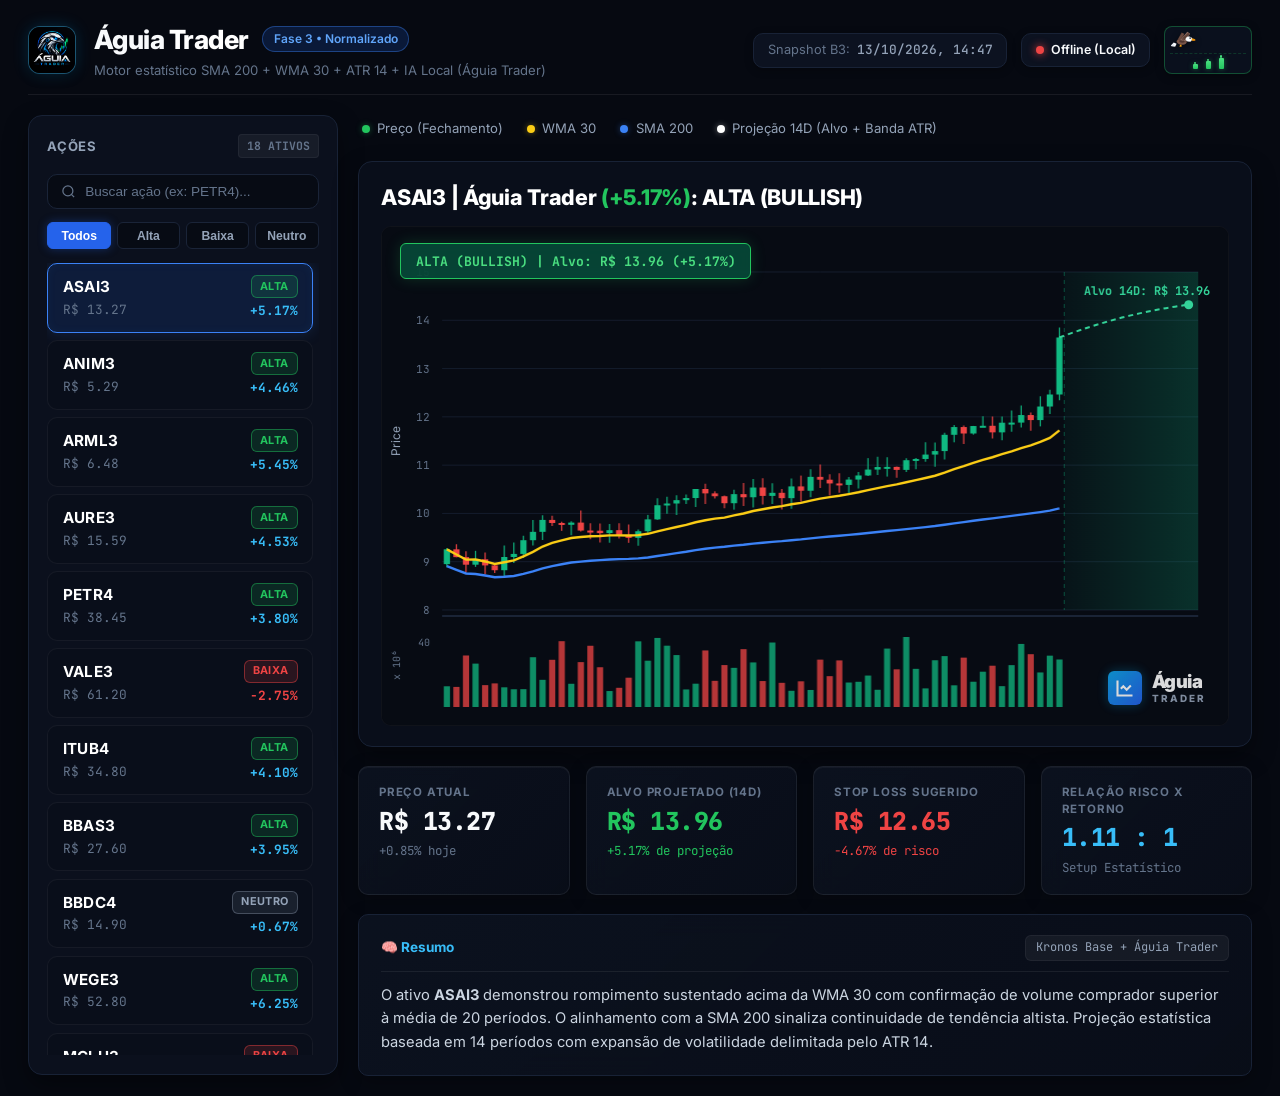
==== commit 5d93bb8a: "fix(ui): static eagle header integration, locked sidebar height with internal scroll, rename Resumo " ====
--- a/index.html
+++ b/index.html
@@ -10,8 +10,8 @@
     <link href="https://fonts.googleapis.com/css2?family=Inter:wght@400;500;600;700;800&family=JetBrains+Mono:wght@400;500;600;700&display=swap" rel="stylesheet">
     <!-- Favicon -->
     <link rel="icon" type="image/png" href="logo.png">
-    <!-- Estilos CSS3 -->
-    <link rel="stylesheet" href="style.css">
+    <!-- Estilos CSS3 com cache buster -->
+    <link rel="stylesheet" href="style.css?v=2.0">
 </head>
 <body>
     <div class="dashboard-wrapper">
@@ -40,7 +40,7 @@
                     <span class="conn-text" id="connText">Python 3.11</span>
                 </div>
 
-                <!-- Componente de Marca: Águia (Estilo Emoji 🦅) Sobrevoando Candles Integrado no Topo -->
+                <!-- Card de Animação da Águia (Inserido Diretamente no Header, Estático no Fluxo Normal) -->
                 <div class="eagle-soar-badge" id="eagleSoarBrand" aria-label="Águia Trader - Voo Bullish" title="Águia Trader - Momentum Bullish">
                     <div class="eagle-flight-track">
                         <div class="eagle-flyer">
@@ -111,7 +111,7 @@
                     <button class="filter-pill" data-filter="NEUTRO">Neutro</button>
                 </div>
 
-                <!-- Lista Rolável de Cards de Ações -->
+                <!-- Lista Rolável de Cards de Ações com Scroll Interno -->
                 <div class="stock-list-container" id="stockListContainer">
                     <!-- Gerado dinamicamente via JavaScript -->
                 </div>
@@ -205,10 +205,10 @@
                     </div>
                 </section>
 
-                <!-- Racional da IA & Indicadores Técnicos -->
+                <!-- Resumo da IA & Indicadores Técnicos -->
                 <section class="reasoning-card">
                     <div class="reasoning-header">
-                        <span class="reasoning-tag">🧠 Racional do Modelo Quantitativo & IA</span>
+                        <span class="reasoning-tag">🧠 Resumo</span>
                         <span class="model-tag">Kronos Base + Águia Trader</span>
                     </div>
                     <p class="reasoning-content" id="aiReasoningText">
@@ -220,6 +220,6 @@
     </div>
 
     <!-- Script JavaScript com Motor Gráfico Canvas -->
-    <script src="script.js"></script>
+    <script src="script.js?v=2.0"></script>
 </body>
 </html>
--- a/style.css
+++ b/style.css
@@ -215,20 +215,20 @@
    Integrado Estaticamente no Cabeçalho (Sem sobreposição fixed)
    ============================================================ */
 .eagle-soar-badge {
-    position: relative;
+    position: static !important; /* Estritamente no fluxo estático do header */
     width: 88px;
     height: 48px;
     background: rgba(12, 18, 32, 0.9);
     border: 1px solid rgba(34, 197, 94, 0.35);
     border-radius: 8px;
-    box-shadow: 0 2px 10px rgba(0, 0, 0, 0.4), 0 0 8px rgba(34, 197, 94, 0.12);
+    box-shadow: 0 2px 8px rgba(0, 0, 0, 0.35);
     backdrop-filter: blur(8px);
     -webkit-backdrop-filter: blur(8px);
     display: flex;
     flex-direction: column;
     justify-content: space-between;
     padding: 3px 5px 4px 5px;
-    overflow: hidden; /* Corta rigorosamente animações dentro do card */
+    overflow: hidden !important; /* Corta rigorosamente animações dentro do card */
     user-select: none;
     flex-shrink: 0;
     transition: transform 0.2s ease, box-shadow 0.2s ease, border-color 0.2s ease;
@@ -245,7 +245,7 @@
     position: relative;
     width: 100%;
     height: 24px;
-    overflow: hidden; /* Contenção absoluta sem vazamento */
+    overflow: hidden !important; /* Contenção absoluta sem vazamento */
 }
 
 /* Elemento da Águia com Orientação para a Direita */
@@ -366,12 +366,12 @@
     display: grid;
     grid-template-columns: 310px 1fr;
     gap: 1.25rem;
-    align-items: stretch; /* Ambos os lados terminam exatamente no mesmo nível inferior */
+    align-items: start; /* Impede que a sidebar estique o layout além do painel */
     flex: 1;
 }
 
 /* ============================================================
-   Coluna Esquerda: Sidebar de Ações
+   Coluna Esquerda: Sidebar de Ações com Altura Travada & Scroll
    ============================================================ */
 .sidebar-stocks {
     background: var(--bg-surface);
@@ -381,10 +381,11 @@
     display: flex;
     flex-direction: column;
     gap: 0.85rem;
-    height: 100%;
     box-sizing: border-box;
     box-shadow: 0 10px 25px rgba(0, 0, 0, 0.4);
-    min-height: 0; /* Permite scroll vertical correto em flex child */
+    height: 924px; /* Altura exata nivelada ao final do card de Resumo */
+    max-height: 924px; /* Trava absoluta de altura */
+    overflow: hidden; /* Não permite estouro */
 }
 
 .sidebar-header {
@@ -481,18 +482,20 @@
     box-shadow: 0 0 10px rgba(37, 99, 235, 0.35);
 }
 
-/* Lista Rolável de Ações */
+/* Lista Rolável de Ações com Rolagem Interna Obrigatória */
 .stock-list-container {
     display: flex;
     flex-direction: column;
     gap: 0.45rem;
-    overflow-y: auto;
-    padding-right: 0.25rem;
-    flex: 1 1 0; /* Preenche exatamente a altura até a borda inferior */
+    overflow-y: auto !important; /* Barra de rolagem interna vertical */
+    overflow-x: hidden;
+    padding-right: 0.35rem;
+    flex: 1 1 auto;
     min-height: 0;
-}
-
-/* Scrollbar estilizada */
+    max-height: 750px; /* Garante que ações adicionais rolem internamente */
+}
+
+/* Scrollbar estilizada de alta classe */
 .stock-list-container::-webkit-scrollbar {
     width: 5px;
 }
@@ -836,7 +839,7 @@
 .text-cyan { color: var(--color-cyan) !important; }
 
 /* ============================================================
-   Racional da IA (Card Inferior Alinhado)
+   Resumo da IA (Card Inferior Perfeitamente Alinhado)
    ============================================================ */
 .reasoning-card {
     background: linear-gradient(135deg, rgba(13, 19, 33, 0.85) 0%, rgba(9, 14, 25, 0.95) 100%);
